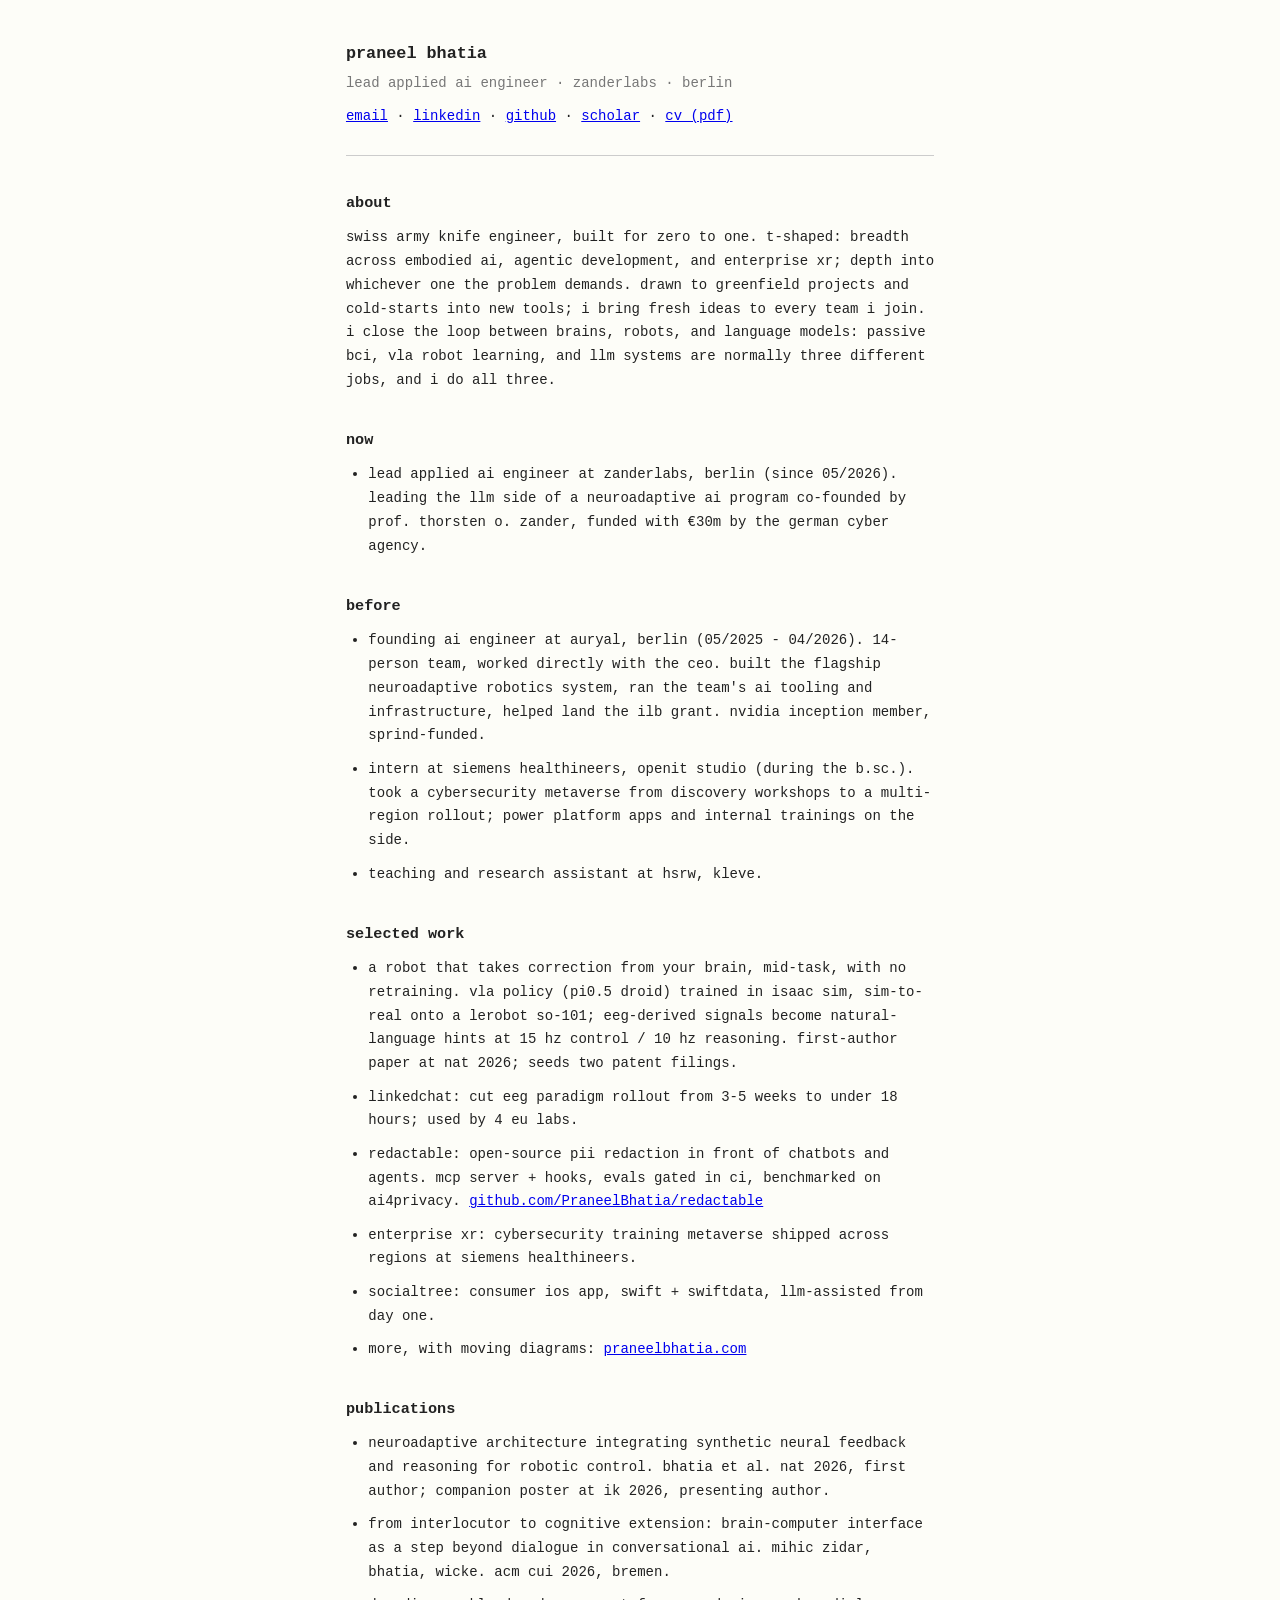
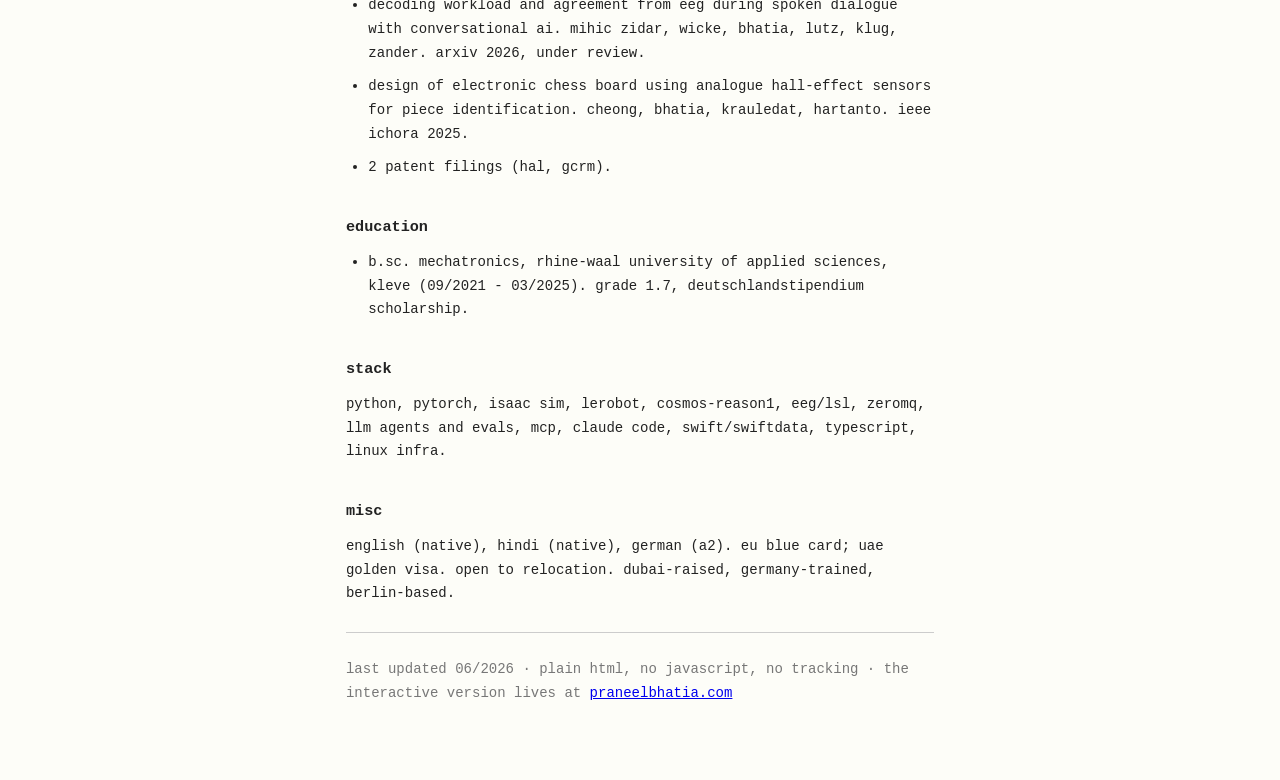
==== plain.html @ 9c8a9c30 "Initial deploy: praneelbhatia.com instrument bench site Hand-coded portfolio - no framework, no buil" ====
<!doctype html>
<html lang="en">
<head>
<meta charset="utf-8">
<meta name="viewport" content="width=device-width, initial-scale=1.0">
<title>praneel bhatia</title>
<meta name="description" content="lead applied ai engineer, zanderlabs, berlin. brains, robots, and language models. plain-html version.">
<style>
  body {
    font: 14px/1.7 ui-monospace, "SF Mono", Menlo, Consolas, "Liberation Mono", monospace;
    color: #222; background: #fdfdf8;
    max-width: 70ch; margin: 0 auto; padding: 2.5rem 1.25rem 4rem;
  }
  h1 { font-size: 1.05rem; margin: 0 0 0.2rem; }
  h2 { font-size: 0.95rem; margin: 2.2rem 0 0.6rem; }
  p, li { margin: 0 0 0.6rem; }
  ul { padding-left: 1.4rem; margin: 0 0 0.6rem; }
  hr { border: 0; border-top: 1px solid #ccc; margin: 1.6rem 0; }
  .dim { color: #777; }
  @media (prefers-color-scheme: dark) {
    body { color: #ccc; background: #111; }
    hr { border-top-color: #333; }
    .dim { color: #888; }
    a { color: #8ab4f8; } a:visited { color: #c58af9; }
  }
</style>
</head>
<body>

<h1>praneel bhatia</h1>
<p class="dim">lead applied ai engineer &middot; zanderlabs &middot; berlin</p>
<p>
  <a href="mailto:praneel.bhatia@gmail.com">email</a> &middot;
  <a href="https://www.linkedin.com/in/praneelbhatia/">linkedin</a> &middot;
  <a href="https://github.com/PraneelBhatia">github</a> &middot;
  <a href="https://scholar.google.com/citations?user=w1EwGCEAAAAJ&amp;hl=en">scholar</a> &middot;
  <a href="Praneel_Bhatia_CV.pdf">cv (pdf)</a>
</p>

<hr>

<h2>about</h2>
<p>swiss army knife engineer, built for zero to one. t-shaped: breadth across embodied ai, agentic development, and enterprise xr; depth into whichever one the problem demands. drawn to greenfield projects and cold-starts into new tools; i bring fresh ideas to every team i join. i close the loop between brains, robots, and language models: passive bci, vla robot learning, and llm systems are normally three different jobs, and i do all three.</p>

<h2>now</h2>
<ul>
  <li>lead applied ai engineer at zanderlabs, berlin (since 05/2026). leading the llm side of a neuroadaptive ai program co-founded by prof. thorsten o. zander, funded with &euro;30m by the german cyber agency.</li>
</ul>

<h2>before</h2>
<ul>
  <li>founding ai engineer at auryal, berlin (05/2025 - 04/2026). 14-person team, worked directly with the ceo. built the flagship neuroadaptive robotics system, ran the team's ai tooling and infrastructure, helped land the ilb grant. nvidia inception member, sprind-funded.</li>
  <li>intern at siemens healthineers, openit studio (during the b.sc.). took a cybersecurity metaverse from discovery workshops to a multi-region rollout; power platform apps and internal trainings on the side.</li>
  <li>teaching and research assistant at hsrw, kleve.</li>
</ul>

<h2>selected work</h2>
<ul>
  <li>a robot that takes correction from your brain, mid-task, with no retraining. vla policy (pi0.5 droid) trained in isaac sim, sim-to-real onto a lerobot so-101; eeg-derived signals become natural-language hints at 15 hz control / 10 hz reasoning. first-author paper at nat 2026; seeds two patent filings.</li>
  <li>linkedchat: cut eeg paradigm rollout from 3-5 weeks to under 18 hours; used by 4 eu labs.</li>
  <li>redactable: open-source pii redaction in front of chatbots and agents. mcp server + hooks, evals gated in ci, benchmarked on ai4privacy. <a href="https://github.com/PraneelBhatia/redactable">github.com/PraneelBhatia/redactable</a></li>
  <li>enterprise xr: cybersecurity training metaverse shipped across regions at siemens healthineers.</li>
  <li>socialtree: consumer ios app, swift + swiftdata, llm-assisted from day one.</li>
  <li>more, with moving diagrams: <a href="https://praneelbhatia.com/">praneelbhatia.com</a></li>
</ul>

<h2>publications</h2>
<ul>
  <li>neuroadaptive architecture integrating synthetic neural feedback and reasoning for robotic control. bhatia et al. nat 2026, first author; companion poster at ik 2026, presenting author.</li>
  <li>from interlocutor to cognitive extension: brain-computer interface as a step beyond dialogue in conversational ai. mihic zidar, bhatia, wicke. acm cui 2026, bremen.</li>
  <li>decoding workload and agreement from eeg during spoken dialogue with conversational ai. mihic zidar, wicke, bhatia, lutz, klug, zander. arxiv 2026, under review.</li>
  <li>design of electronic chess board using analogue hall-effect sensors for piece identification. cheong, bhatia, krauledat, hartanto. ieee ichora 2025.</li>
  <li>2 patent filings (hal, gcrm).</li>
</ul>

<h2>education</h2>
<ul>
  <li>b.sc. mechatronics, rhine-waal university of applied sciences, kleve (09/2021 - 03/2025). grade 1.7, deutschlandstipendium scholarship.</li>
</ul>

<h2>stack</h2>
<p>python, pytorch, isaac sim, lerobot, cosmos-reason1, eeg/lsl, zeromq, llm agents and evals, mcp, claude code, swift/swiftdata, typescript, linux infra.</p>

<h2>misc</h2>
<p>english (native), hindi (native), german (a2). eu blue card; uae golden visa. open to relocation. dubai-raised, germany-trained, berlin-based.</p>

<hr>

<p class="dim">last updated 06/2026 &middot; plain html, no javascript, no tracking &middot; the interactive version lives at <a href="https://praneelbhatia.com/">praneelbhatia.com</a></p>

</body>
</html>
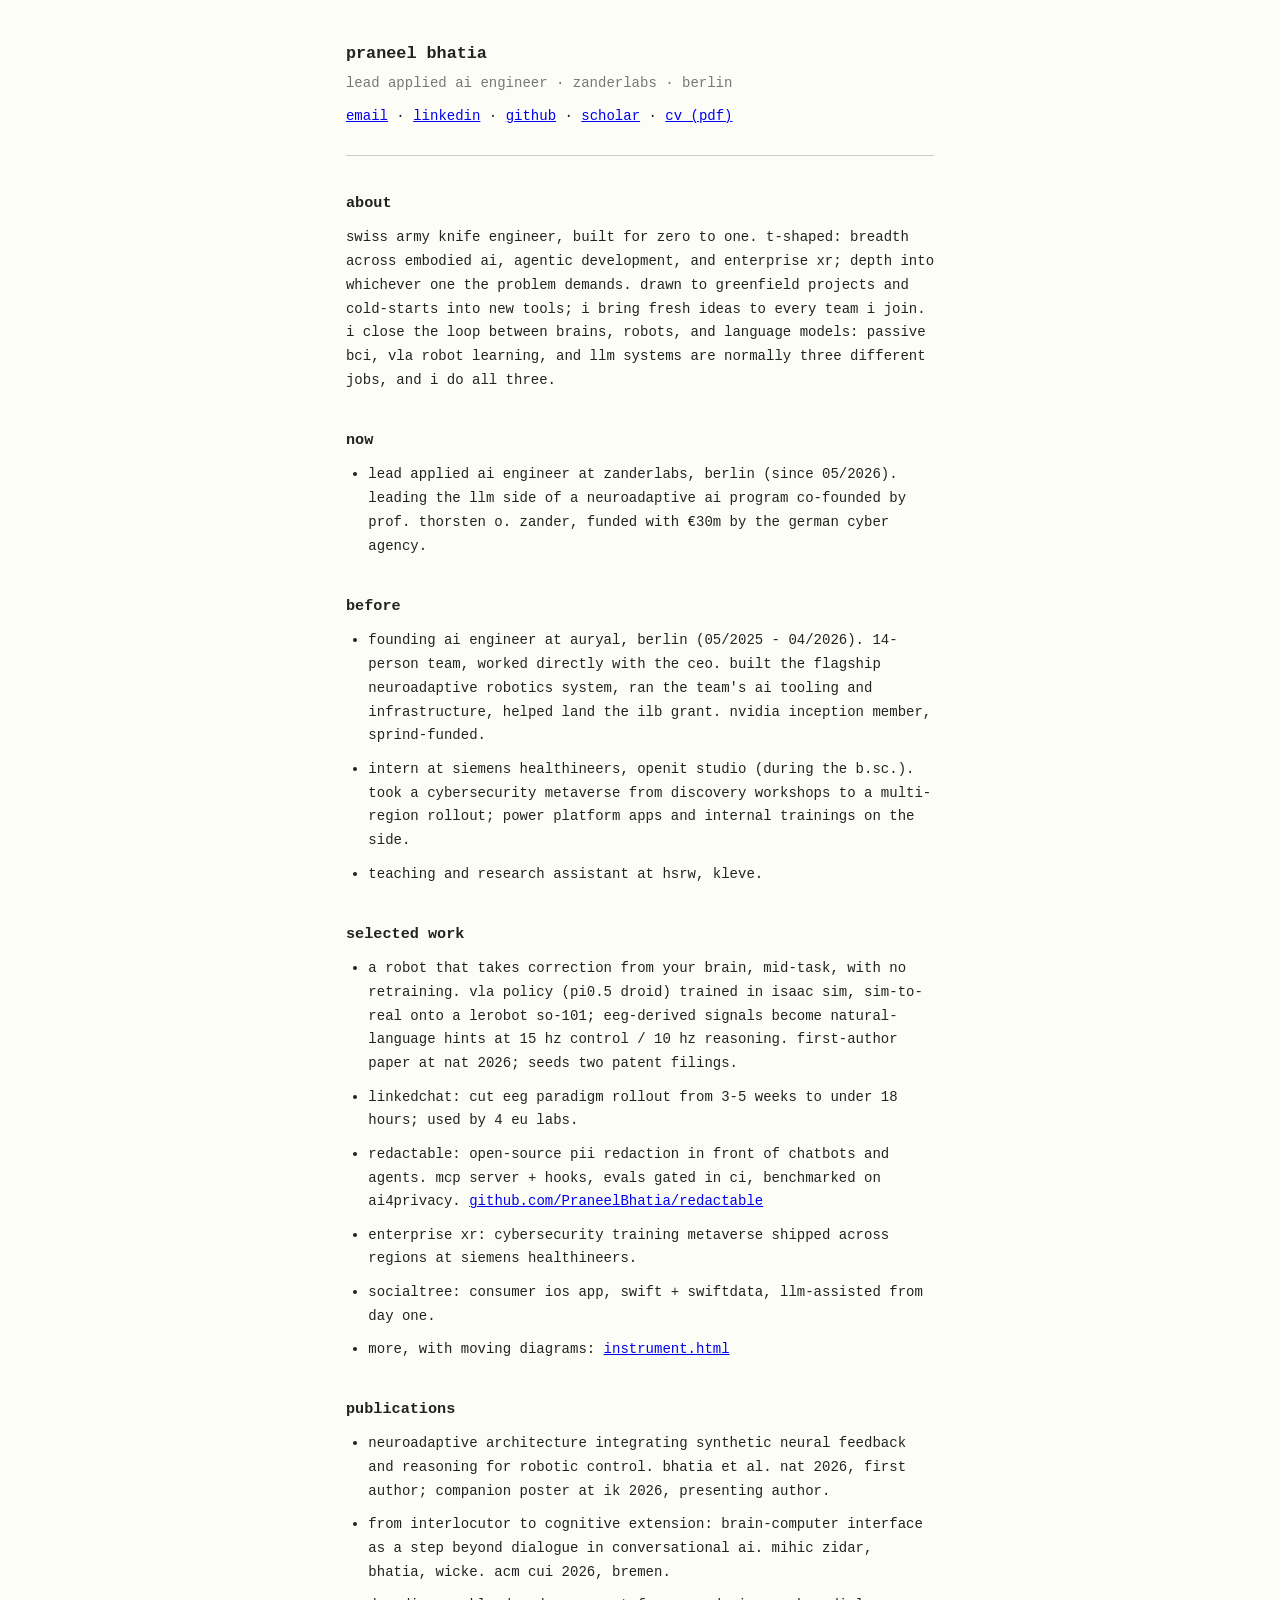
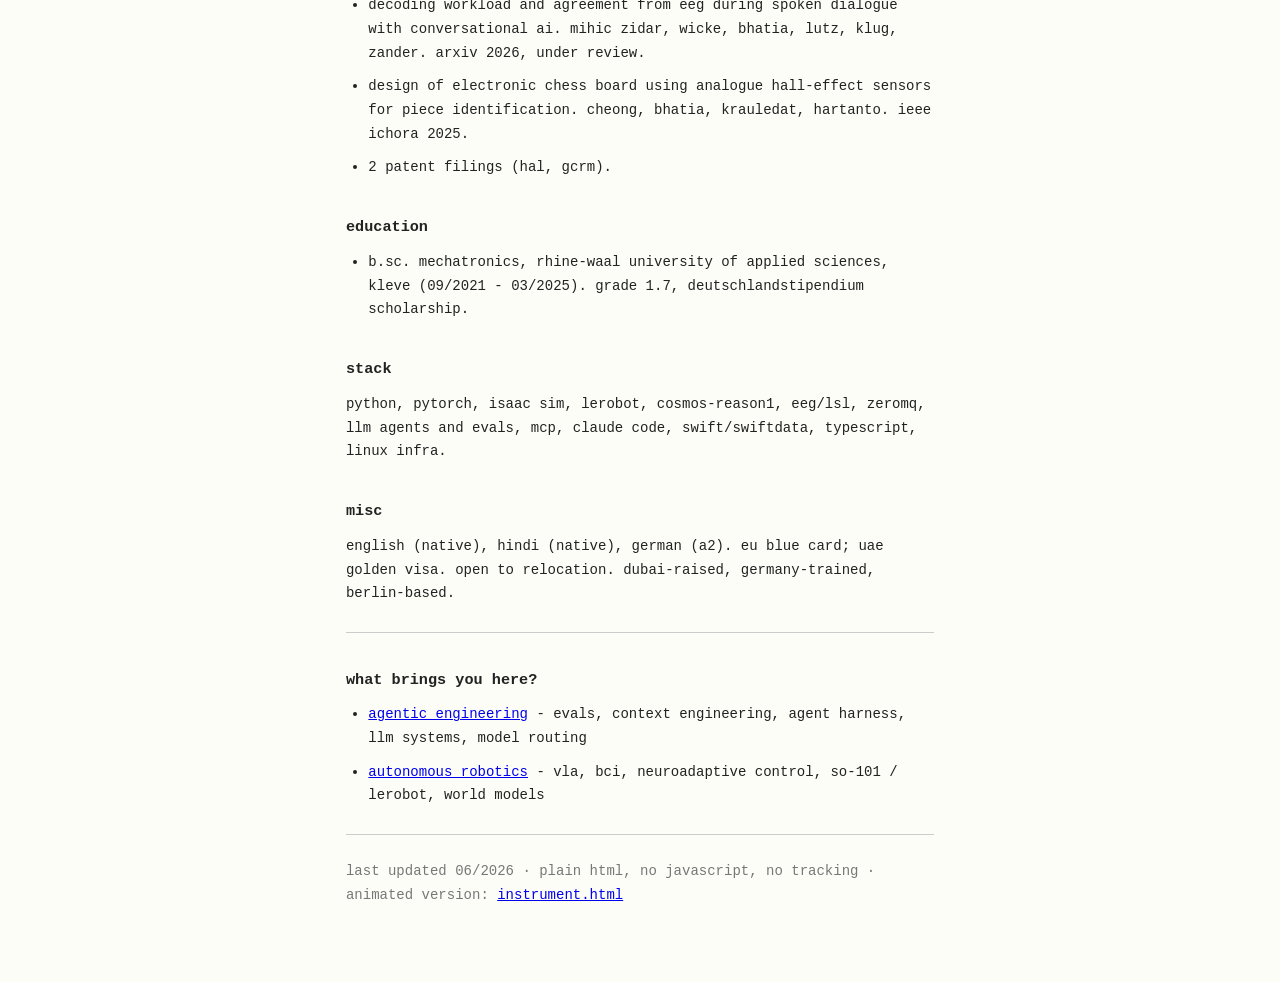
==== commit 261b7e70: "Make plain text page the home; instrument bench at instrument.html" ====
--- a/plain.html
+++ b/plain.html
@@ -61,7 +61,7 @@
   <li>redactable: open-source pii redaction in front of chatbots and agents. mcp server + hooks, evals gated in ci, benchmarked on ai4privacy. <a href="https://github.com/PraneelBhatia/redactable">github.com/PraneelBhatia/redactable</a></li>
   <li>enterprise xr: cybersecurity training metaverse shipped across regions at siemens healthineers.</li>
   <li>socialtree: consumer ios app, swift + swiftdata, llm-assisted from day one.</li>
-  <li>more, with moving diagrams: <a href="https://praneelbhatia.com/">praneelbhatia.com</a></li>
+  <li>more, with moving diagrams: <a href="instrument.html">instrument.html</a></li>
 </ul>
 
 <h2>publications</h2>
@@ -86,7 +86,15 @@
 
 <hr>
 
-<p class="dim">last updated 06/2026 &middot; plain html, no javascript, no tracking &middot; the interactive version lives at <a href="https://praneelbhatia.com/">praneelbhatia.com</a></p>
+<h2>what brings you here?</h2>
+<ul>
+  <li><a href="agents.html">agentic engineering</a> - evals, context engineering, agent harness, llm systems, model routing</li>
+  <li><a href="robotics.html">autonomous robotics</a> - vla, bci, neuroadaptive control, so-101 / lerobot, world models</li>
+</ul>
+
+<hr>
+
+<p class="dim">last updated 06/2026 &middot; plain html, no javascript, no tracking &middot; animated version: <a href="instrument.html">instrument.html</a></p>
 
 </body>
 </html>
